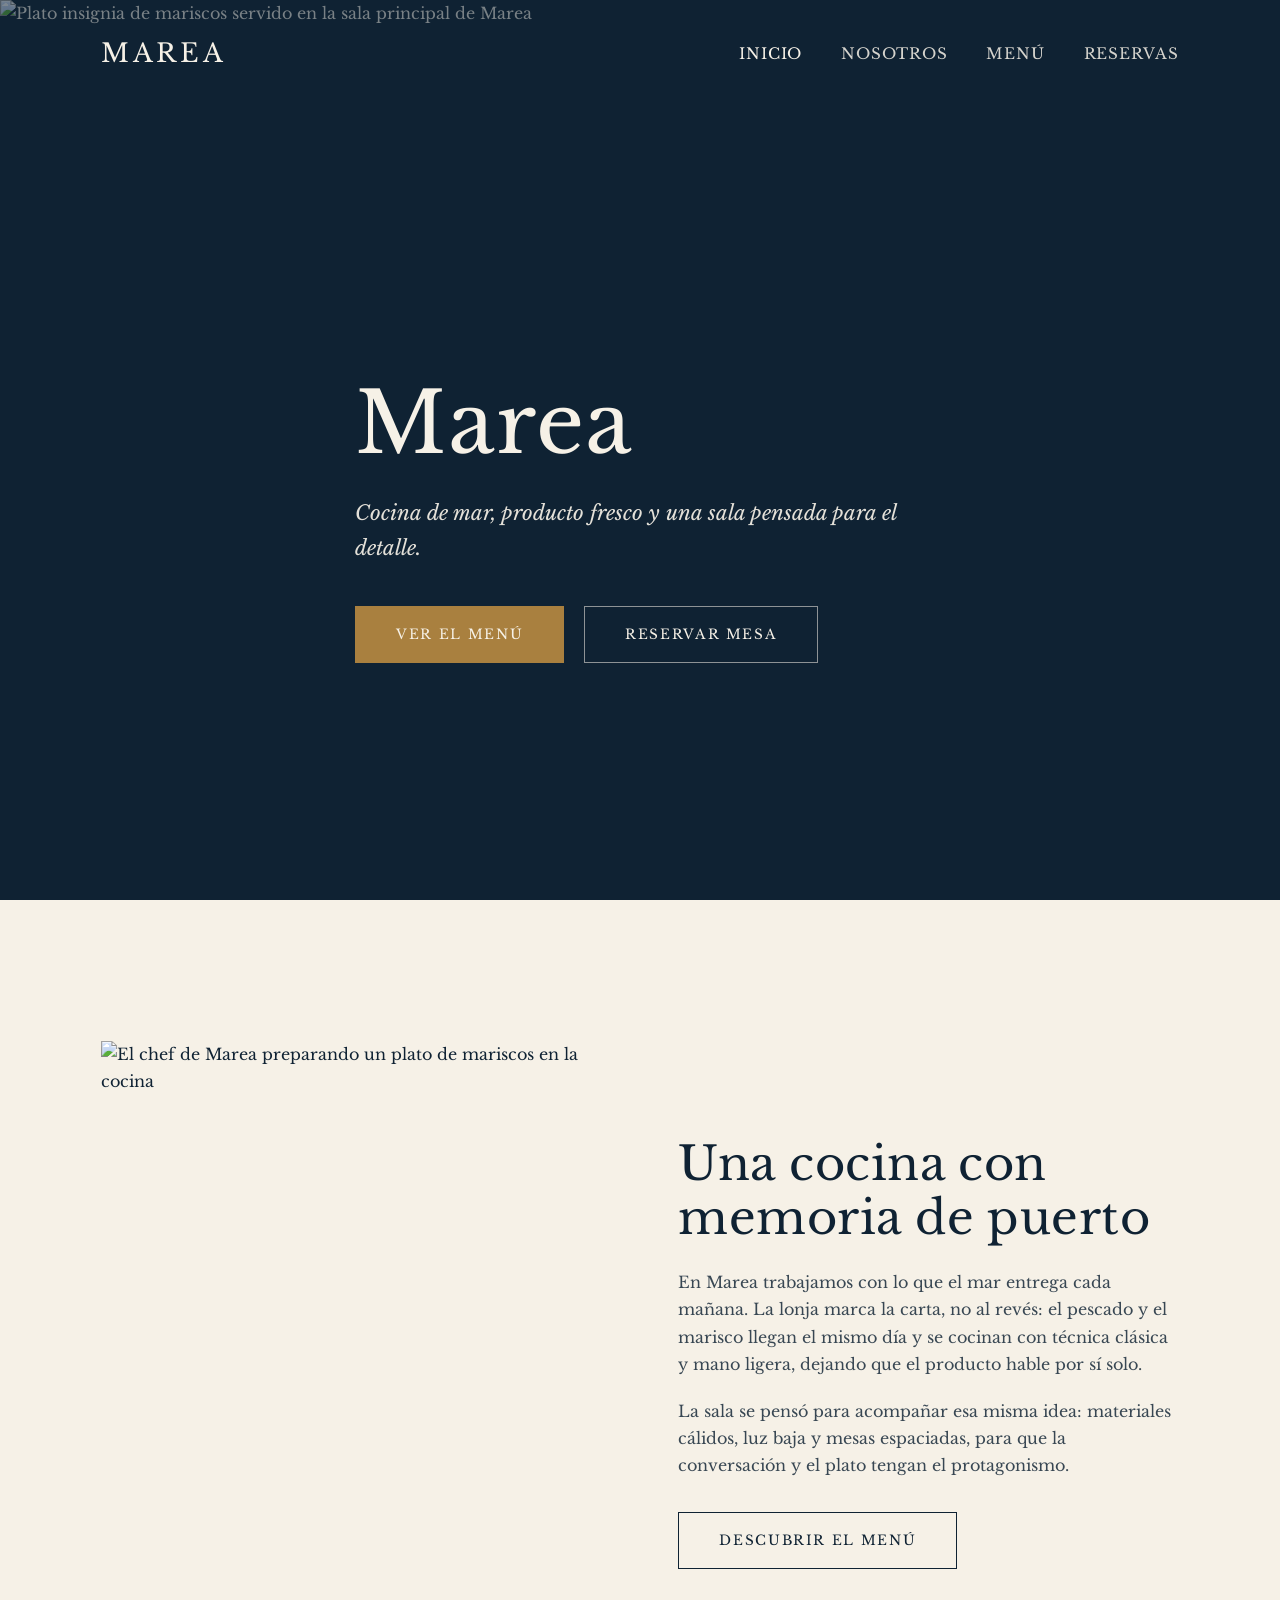
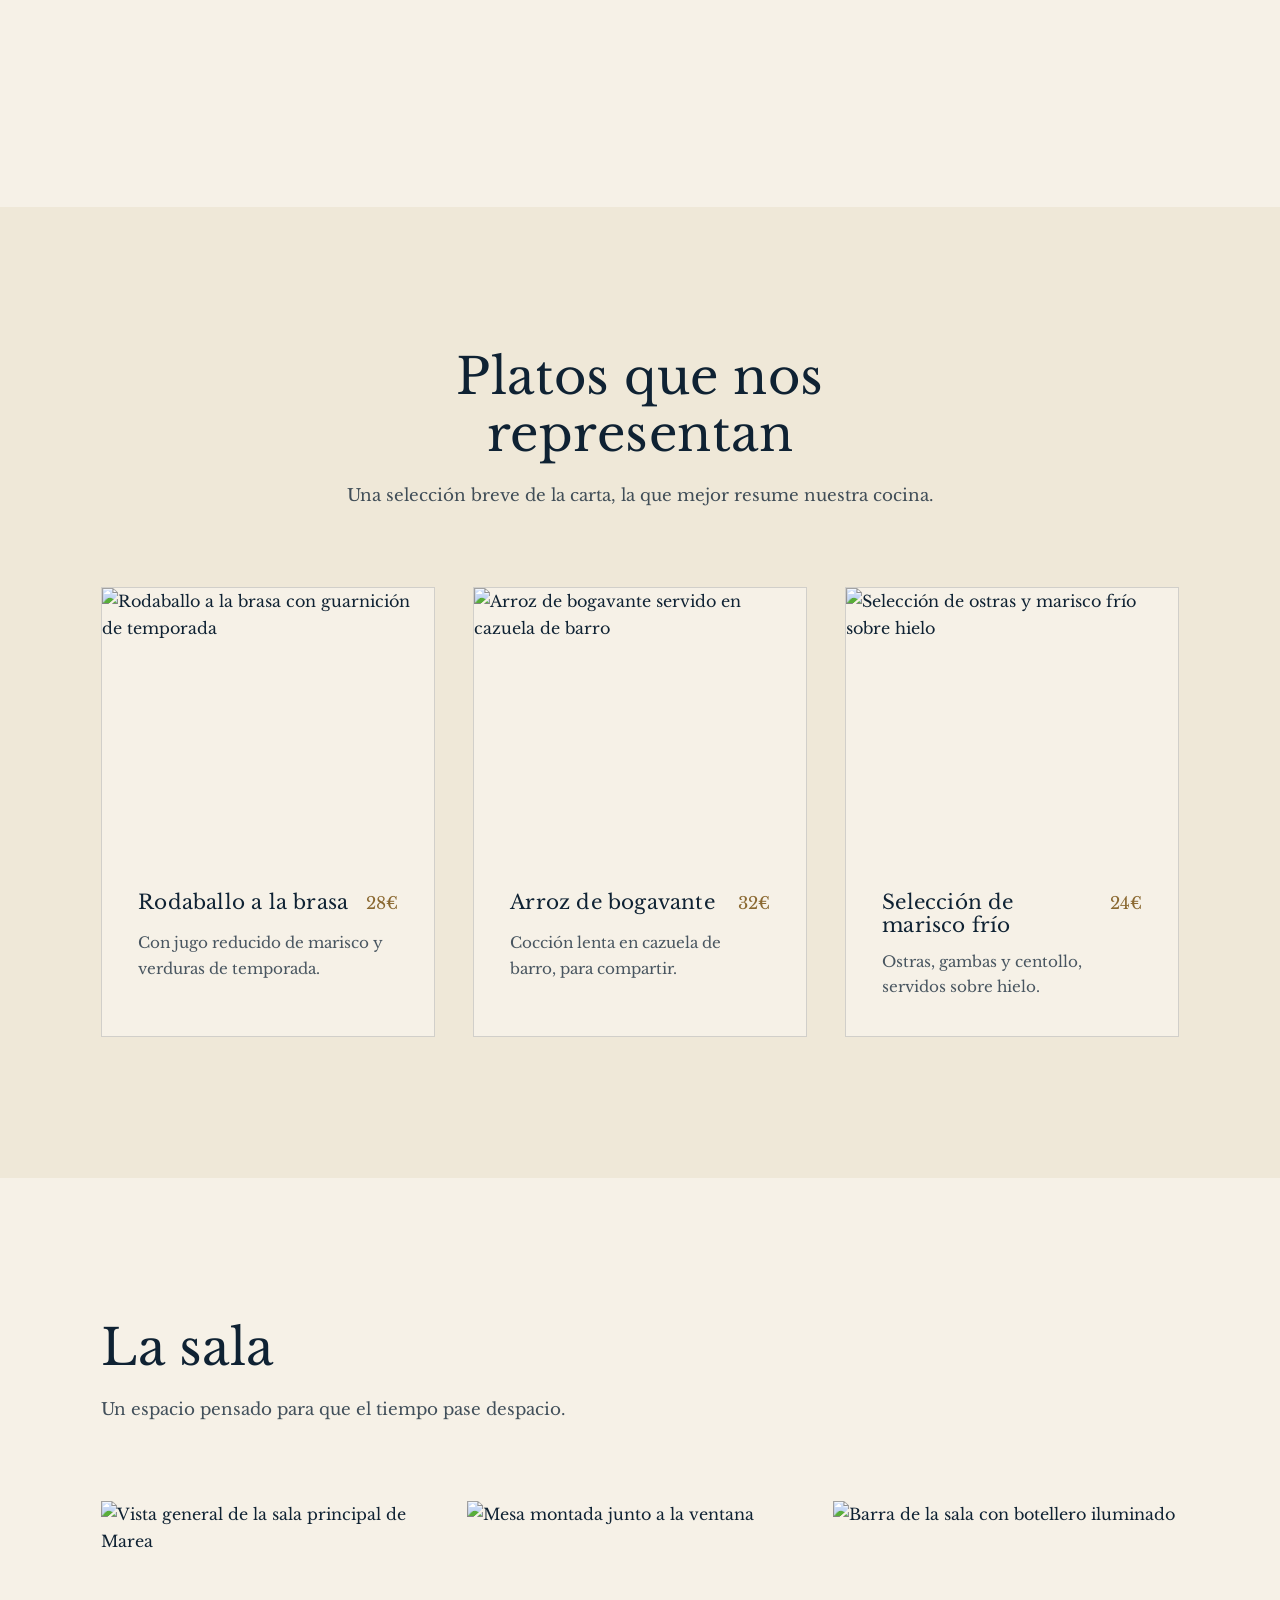
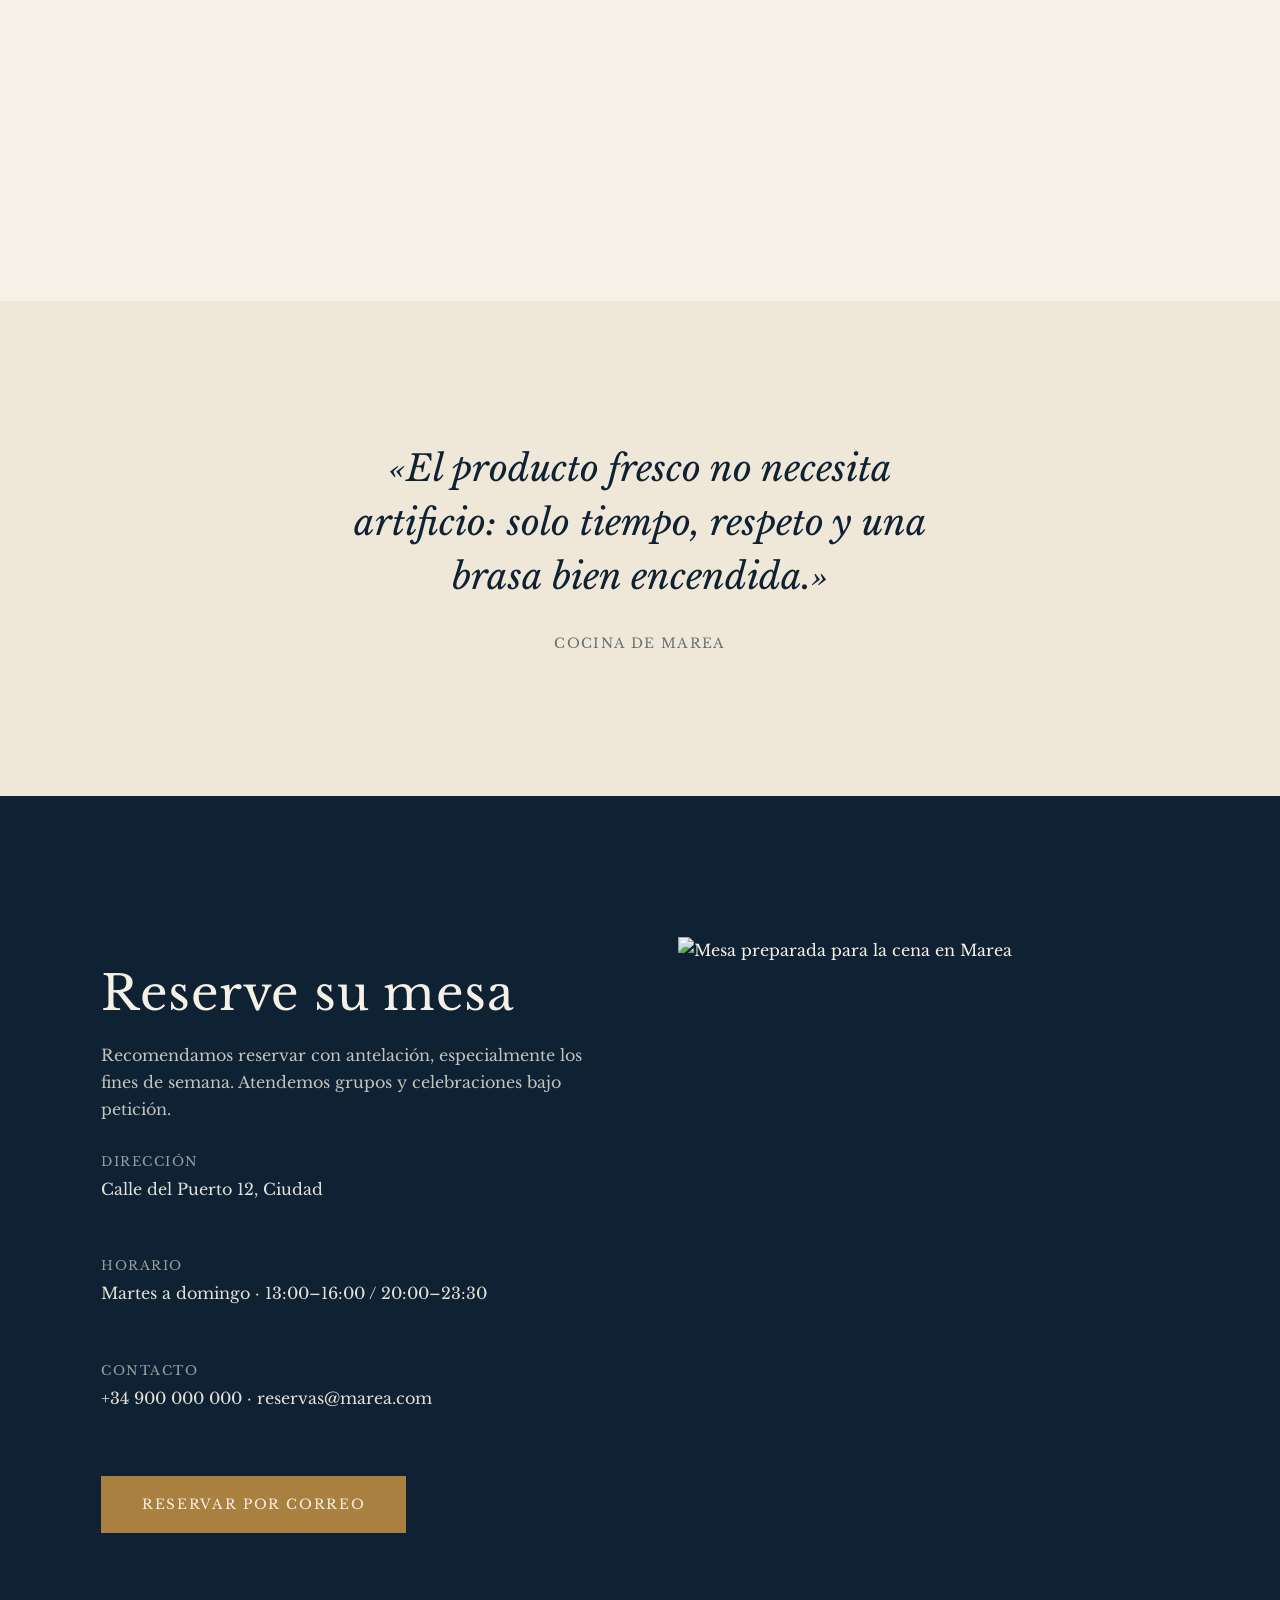
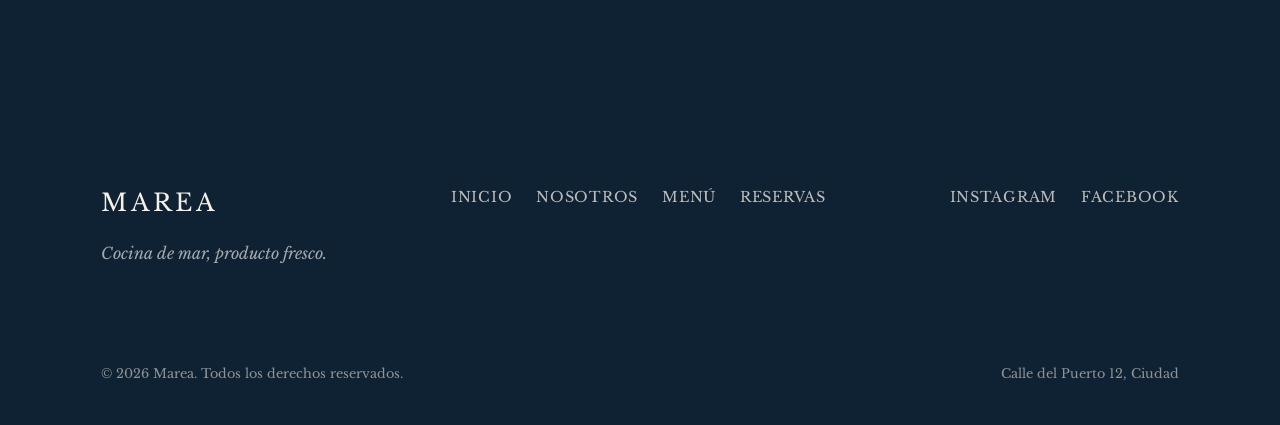
==== index.html @ 4302d96d "Crear sitio web de Marea: home y menú minimalistas Sitio estático de dos páginas para un restaurante" ====
<!DOCTYPE html>
<html lang="es">
<head>
  <meta charset="UTF-8">
  <meta name="viewport" content="width=device-width, initial-scale=1.0">
  <title>Marea — Cocina de Mar</title>
  <meta name="description" content="Marea, restaurante de mariscos. Cocina de mar elaborada con producto fresco y una sala pensada para el detalle.">

  <link rel="preconnect" href="https://fonts.googleapis.com">
  <link rel="preconnect" href="https://fonts.gstatic.com" crossorigin>
  <link href="https://fonts.googleapis.com/css2?family=Libre+Baskerville:ital,wght@0,400;0,700;1,400&display=swap" rel="stylesheet">

  <link rel="stylesheet" href="assets/css/style.css">

  <!-- INSERTAR AQUÍ: favicon del restaurante. Reemplazar el archivo assets/images/favicon.png (formato PNG, 512x512px) sin cambiar esta ruta. -->
  <link rel="icon" href="assets/images/favicon.png" type="image/png">
</head>
<body>

  <header class="site-header" data-header>
    <div class="container site-header__inner">
      <a href="index.html" class="logo">Marea</a>

      <nav class="main-nav" data-nav id="main-nav">
        <ul>
          <li><a href="index.html" class="is-active">Inicio</a></li>
          <li><a href="index.html#nosotros">Nosotros</a></li>
          <li><a href="menu.html">Menú</a></li>
          <li><a href="index.html#reservas">Reservas</a></li>
        </ul>
      </nav>

      <button class="nav-toggle" data-nav-toggle aria-label="Abrir menú de navegación" aria-expanded="false" aria-controls="main-nav">
        <span></span><span></span><span></span>
      </button>
    </div>
  </header>

  <main>

    <!-- HERO -->
    <section class="hero">
      <!-- INSERTAR AQUÍ: imagen principal (hero) del restaurante. Recomendado 1920x1200px o mayor, horizontal,
           un plato insignia o la sala del restaurante bien iluminada. No alterar la clase "hero__image". -->
      <img
        src="assets/images/hero-principal.jpg"
        alt="Plato insignia de mariscos servido en la sala principal de Marea"
        class="hero__image"
      >

      <div class="container hero__content">
        <h1 class="hero__title">Marea</h1>
        <p class="hero__subtitle">Cocina de mar, producto fresco y una sala pensada para el detalle.</p>
        <div class="hero__actions">
          <a href="menu.html" class="btn btn--primary">Ver el menú</a>
          <a href="index.html#reservas" class="btn btn--outline">Reservar mesa</a>
        </div>
      </div>
    </section>

    <!-- NOSOTROS -->
    <section id="nosotros">
      <div class="container about">
        <div class="about__media">
          <!-- INSERTAR AQUÍ: fotografía del chef, la cocina o el equipo en sala. Formato vertical, relación 4:5. -->
          <img
            src="assets/images/nosotros.jpg"
            alt="El chef de Marea preparando un plato de mariscos en la cocina"
          >
        </div>
        <div class="about__body">
          <h2>Una cocina con memoria de puerto</h2>
          <p>
            En Marea trabajamos con lo que el mar entrega cada mañana. La lonja marca la carta,
            no al revés: el pescado y el marisco llegan el mismo día y se cocinan con técnica
            clásica y mano ligera, dejando que el producto hable por sí solo.
          </p>
          <p>
            La sala se pensó para acompañar esa misma idea: materiales cálidos, luz baja y mesas
            espaciadas, para que la conversación y el plato tengan el protagonismo.
          </p>
          <a href="menu.html" class="btn btn--dark">Descubrir el menú</a>
        </div>
      </div>
    </section>

    <!-- PLATOS DESTACADOS -->
    <section class="section--soft">
      <div class="container">
        <div class="section-heading section-heading--center">
          <h2>Platos que nos representan</h2>
          <p>Una selección breve de la carta, la que mejor resume nuestra cocina.</p>
        </div>

        <div class="dishes__grid">
          <article class="card">
            <div class="card__media">
              <!-- INSERTAR AQUÍ: fotografía del plato "Rodaballo a la brasa". Formato horizontal, relación 5:4. -->
              <img src="assets/images/plato-01.jpg" alt="Rodaballo a la brasa con guarnición de temporada">
            </div>
            <div class="card__body">
              <div class="card__row">
                <h3>Rodaballo a la brasa</h3>
                <span class="card__price">28€</span>
              </div>
              <p>Con jugo reducido de marisco y verduras de temporada.</p>
            </div>
          </article>

          <article class="card">
            <div class="card__media">
              <!-- INSERTAR AQUÍ: fotografía del plato "Arroz de bogavante". Formato horizontal, relación 5:4. -->
              <img src="assets/images/plato-02.jpg" alt="Arroz de bogavante servido en cazuela de barro">
            </div>
            <div class="card__body">
              <div class="card__row">
                <h3>Arroz de bogavante</h3>
                <span class="card__price">32€</span>
              </div>
              <p>Cocción lenta en cazuela de barro, para compartir.</p>
            </div>
          </article>

          <article class="card">
            <div class="card__media">
              <!-- INSERTAR AQUÍ: fotografía del plato "Ostras y marisco frío". Formato horizontal, relación 5:4. -->
              <img src="assets/images/plato-03.jpg" alt="Selección de ostras y marisco frío sobre hielo">
            </div>
            <div class="card__body">
              <div class="card__row">
                <h3>Selección de marisco frío</h3>
                <span class="card__price">24€</span>
              </div>
              <p>Ostras, gambas y centollo, servidos sobre hielo.</p>
            </div>
          </article>
        </div>
      </div>
    </section>

    <!-- AMBIENTE / GALERÍA -->
    <section>
      <div class="container">
        <div class="section-heading">
          <h2>La sala</h2>
          <p>Un espacio pensado para que el tiempo pase despacio.</p>
        </div>

        <div class="gallery">
          <div class="gallery__item gallery__item--tall">
            <!-- INSERTAR AQUÍ: fotografía vertical de la sala o barra principal. Relación 3:4. -->
            <img src="assets/images/sala-01.jpg" alt="Vista general de la sala principal de Marea">
          </div>
          <div class="gallery__item gallery__item--wide">
            <!-- INSERTAR AQUÍ: fotografía horizontal de una mesa montada. Relación 4:3. -->
            <img src="assets/images/sala-02.jpg" alt="Mesa montada junto a la ventana">
          </div>
          <div class="gallery__item gallery__item--wide">
            <!-- INSERTAR AQUÍ: fotografía horizontal de la barra o zona de coctelería. Relación 4:3. -->
            <img src="assets/images/sala-03.jpg" alt="Barra de la sala con botellero iluminado">
          </div>
        </div>
      </div>
    </section>

    <!-- CITA -->
    <section class="section--soft">
      <div class="container quote">
        <blockquote>
          «El producto fresco no necesita artificio: solo tiempo, respeto y una brasa bien encendida.»
        </blockquote>
        <cite>Cocina de Marea</cite>
      </div>
    </section>

    <!-- RESERVAS / CONTACTO -->
    <section class="reserve" id="reservas">
      <div class="container reserve__grid">
        <div class="reserve__body">
          <h2>Reserve su mesa</h2>
          <p>
            Recomendamos reservar con antelación, especialmente los fines de semana.
            Atendemos grupos y celebraciones bajo petición.
          </p>

          <div class="reserve__details">
            <div>
              <h4>Dirección</h4>
              <!-- Sustituir por la dirección real del restaurante -->
              <p>Calle del Puerto 12, Ciudad</p>
            </div>
            <div>
              <h4>Horario</h4>
              <p>Martes a domingo · 13:00–16:00 / 20:00–23:30</p>
            </div>
            <div>
              <h4>Contacto</h4>
              <!-- Sustituir por el teléfono y correo reales -->
              <p>+34 900 000 000 · reservas@marea.com</p>
            </div>
          </div>

          <a href="mailto:reservas@marea.com" class="btn btn--primary" style="margin-top: 2rem;">Reservar por correo</a>
        </div>

        <div class="reserve__media">
          <!-- INSERTAR AQUÍ: fotografía vertical de una mesa preparada para la cena. Relación 4:5. -->
          <img src="assets/images/reservas.jpg" alt="Mesa preparada para la cena en Marea">
        </div>
      </div>
    </section>

  </main>

  <footer class="site-footer">
    <div class="container">
      <div class="site-footer__top">
        <div>
          <div class="site-footer__logo">Marea</div>
          <p class="site-footer__tagline">Cocina de mar, producto fresco.</p>
        </div>

        <nav class="site-footer__nav">
          <ul>
            <li><a href="index.html">Inicio</a></li>
            <li><a href="index.html#nosotros">Nosotros</a></li>
            <li><a href="menu.html">Menú</a></li>
            <li><a href="index.html#reservas">Reservas</a></li>
          </ul>
        </nav>

        <nav class="site-footer__social">
          <ul>
            <!-- Sustituir por los enlaces reales a redes sociales -->
            <li><a href="#" target="_blank" rel="noopener">Instagram</a></li>
            <li><a href="#" target="_blank" rel="noopener">Facebook</a></li>
          </ul>
        </nav>
      </div>

      <div class="site-footer__bottom">
        <span>© 2026 Marea. Todos los derechos reservados.</span>
        <span>Calle del Puerto 12, Ciudad</span>
      </div>
    </div>
  </footer>

  <script src="assets/js/main.js"></script>
</body>
</html>
---- assets/css/style.css ----
/* ==========================================================================
   MAREA — Restaurante de mariscos
   Sistema de diseño: minimalista, jerarquía tipográfica y espacio en blanco.
   Regla estructural: no se usan bordes salvo en botones (.btn) y tarjetas (.card).
   Tipografía: Libre Baskerville (revival de la fuente inglesa de John Baskerville).
   ========================================================================== */

:root {
  /* Paleta de 3 colores */
  --color-ink: #0f2233;        /* azul marino profundo — texto principal / fondos oscuros */
  --color-ivory: #f6f1e7;      /* marfil cálido — fondo principal */
  --color-brass: #a9803f;      /* latón / dorado envejecido — acentos */

  --color-ink-rgb: 15, 34, 51;
  --color-brass-rgb: 169, 128, 63;

  --color-ivory-soft: #efe8d8; /* variación tenue del marfil para separar secciones */
  --color-brass-deep: #8a6830; /* dorado en estado hover/activo */

  --font-display: 'Libre Baskerville', 'Georgia', serif;

  --container-width: 1180px;
  --gutter: clamp(1.5rem, 4vw, 4rem);

  --ease: cubic-bezier(0.4, 0, 0.2, 1);
}

/* ---------- Reset ---------- */
*,
*::before,
*::after {
  box-sizing: border-box;
}

html {
  scroll-behavior: smooth;
}

body,
h1, h2, h3, h4,
p, figure, blockquote {
  margin: 0;
}

ul {
  list-style: none;
  margin: 0;
  padding: 0;
}

a {
  color: inherit;
  text-decoration: none;
}

img {
  display: block;
  max-width: 100%;
  height: auto;
}

button {
  font: inherit;
  color: inherit;
  background: none;
  border: none;
  cursor: pointer;
  padding: 0;
}

/* ---------- Base ---------- */
body {
  font-family: var(--font-display);
  background-color: var(--color-ivory);
  color: var(--color-ink);
  font-weight: 400;
  line-height: 1.7;
  -webkit-font-smoothing: antialiased;
}

.container {
  width: 100%;
  max-width: var(--container-width);
  margin-inline: auto;
  padding-inline: var(--gutter);
}

/* Utilidad de entrecomillado / kicker eliminada a propósito: el sitio
   no usa etiquetas de sección ni indicadores genéricos. La jerarquía
   se resuelve con tamaño, peso e interlineado tipográfico. */

h1, h2, h3, h4 {
  font-family: var(--font-display);
  font-weight: 400;
  letter-spacing: 0.01em;
  line-height: 1.15;
}

.eyebrow-none { display: none; } /* reservado, no se usa: sin etiquetas de sección */

/* ---------- Encabezado / navegación ---------- */
.site-header {
  position: fixed;
  inset-inline: 0;
  top: 0;
  z-index: 100;
  padding-block: clamp(1.25rem, 3vw, 2rem);
  transition: padding var(--ease) 0.35s, background-color var(--ease) 0.35s;
}

.site-header__inner {
  display: flex;
  align-items: center;
  justify-content: space-between;
}

.site-header.is-scrolled {
  padding-block: 1rem;
  background-color: rgba(var(--color-ink-rgb), 0.92);
  backdrop-filter: blur(6px);
}

.logo {
  font-size: clamp(1.35rem, 2vw, 1.6rem);
  letter-spacing: 0.14em;
  text-transform: uppercase;
  color: inherit;
}

.main-nav ul {
  display: flex;
  align-items: center;
  gap: clamp(1.75rem, 3vw, 3rem);
}

.main-nav a {
  font-size: 0.95rem;
  letter-spacing: 0.06em;
  text-transform: uppercase;
  opacity: 0.86;
  transition: opacity var(--ease) 0.25s;
}

.main-nav a:hover,
.main-nav a.is-active {
  opacity: 1;
}

.nav-toggle {
  display: none;
  flex-direction: column;
  justify-content: space-between;
  width: 26px;
  height: 18px;
}

.nav-toggle span {
  display: block;
  height: 1px;
  width: 100%;
  background-color: currentColor;
}

/* Encabezado y navegación sobre fondo oscuro (hero) por defecto */
.site-header,
.site-header .logo,
.site-header .main-nav a,
.site-header .nav-toggle {
  color: var(--color-ivory);
}

/* Variante para páginas / estados con fondo claro bajo el encabezado */
.site-header.on-light .logo,
.site-header.on-light .main-nav a,
.site-header.on-light .nav-toggle {
  color: var(--color-ink);
}

/* ---------- Botones ---------- */
.btn {
  display: inline-block;
  padding: 1rem 2.5rem;
  font-size: 0.85rem;
  letter-spacing: 0.12em;
  text-transform: uppercase;
  border: 1px solid currentColor;
  transition: background-color var(--ease) 0.3s, color var(--ease) 0.3s, border-color var(--ease) 0.3s;
}

.btn--primary {
  color: var(--color-ivory);
  border-color: var(--color-brass);
  background-color: var(--color-brass);
}

.btn--primary:hover {
  background-color: transparent;
  color: var(--color-brass);
}

.btn--outline {
  color: var(--color-ivory);
  border-color: rgba(246, 241, 231, 0.55);
  background-color: transparent;
}

.btn--outline:hover {
  border-color: var(--color-ivory);
  background-color: var(--color-ivory);
  color: var(--color-ink);
}

.btn--dark {
  color: var(--color-ink);
  border-color: var(--color-ink);
  background-color: transparent;
}

.btn--dark:hover {
  background-color: var(--color-ink);
  color: var(--color-ivory);
}

/* ---------- Hero ---------- */
.hero {
  position: relative;
  min-height: 100svh;
  display: flex;
  align-items: flex-end;
  overflow: hidden;
  color: var(--color-ivory);
  background-color: var(--color-ink);
}

.hero__image {
  position: absolute;
  inset: 0;
  width: 100%;
  height: 100%;
  object-fit: cover;
  object-position: center;
}

.hero::after {
  content: "";
  position: absolute;
  inset: 0;
  background: linear-gradient(
    180deg,
    rgba(var(--color-ink-rgb), 0.55) 0%,
    rgba(var(--color-ink-rgb), 0.35) 45%,
    rgba(var(--color-ink-rgb), 0.85) 100%
  );
}

.hero__content {
  position: relative;
  z-index: 1;
  padding-block: clamp(3rem, 8vw, 6rem);
  max-width: 42rem;
}

.hero__title {
  font-size: clamp(2.75rem, 7vw, 5.25rem);
  margin-bottom: 1.5rem;
}

.hero__subtitle {
  font-size: clamp(1.05rem, 1.6vw, 1.3rem);
  font-style: italic;
  font-weight: 400;
  opacity: 0.92;
  max-width: 34rem;
  margin-bottom: 2.5rem;
}

.hero__actions {
  display: flex;
  flex-wrap: wrap;
  gap: 1.25rem;
}

/* Hero reducido, usado en la página de Menú */
.hero--compact {
  min-height: 62vh;
  align-items: center;
}

.hero--compact .hero__content {
  text-align: center;
  max-width: 46rem;
  margin-inline: auto;
}

/* ---------- Secciones genéricas ---------- */
section {
  padding-block: clamp(5rem, 11vw, 9rem);
}

.section--soft {
  background-color: var(--color-ivory-soft);
}

.section-heading {
  max-width: 42rem;
  margin-bottom: clamp(3rem, 6vw, 5rem);
}

.section-heading--center {
  margin-inline: auto;
  text-align: center;
}

.section-heading h2 {
  font-size: clamp(2.1rem, 4vw, 3.1rem);
  margin-bottom: 1.25rem;
}

.section-heading p {
  font-size: 1.05rem;
  opacity: 0.78;
}

/* ---------- Nosotros / historia (imagen + texto) ---------- */
.about {
  display: grid;
  grid-template-columns: 1fr;
  gap: clamp(2.5rem, 6vw, 5rem);
  align-items: center;
}

.about__media img {
  width: 100%;
  aspect-ratio: 4 / 5;
  object-fit: cover;
}

.about__body h2 {
  font-size: clamp(2rem, 4vw, 2.9rem);
  margin-bottom: 1.5rem;
}

.about__body p {
  opacity: 0.82;
  max-width: 34rem;
  margin-bottom: 1.25rem;
}

.about__body p:last-of-type {
  margin-bottom: 2rem;
}

/* ---------- Tarjetas (única excepción de borde junto con .btn) ---------- */
.dishes__grid {
  display: grid;
  grid-template-columns: 1fr;
  gap: clamp(1.75rem, 3vw, 2.5rem);
}

.card {
  border: 1px solid rgba(var(--color-ink-rgb), 0.16);
  background-color: var(--color-ivory);
  display: flex;
  flex-direction: column;
}

.card__media img {
  width: 100%;
  aspect-ratio: 5 / 4;
  object-fit: cover;
}

.card__body {
  padding: clamp(1.5rem, 3vw, 2.25rem);
  display: flex;
  flex-direction: column;
  flex-grow: 1;
}

.card__row {
  display: flex;
  justify-content: space-between;
  align-items: baseline;
  gap: 1rem;
  margin-bottom: 0.75rem;
}

.card__row h3 {
  font-size: 1.25rem;
}

.card__price {
  font-size: 1.05rem;
  color: var(--color-brass-deep);
  white-space: nowrap;
}

.card__body p {
  opacity: 0.75;
  font-size: 0.95rem;
}

/* ---------- Galería / ambiente ---------- */
.gallery {
  display: grid;
  grid-template-columns: 1fr;
  gap: clamp(0.75rem, 2vw, 1.25rem);
}

.gallery__item img {
  width: 100%;
  height: 100%;
  object-fit: cover;
}

.gallery__item--tall,
.gallery__item--wide {
  aspect-ratio: 4 / 3;
}

/* ---------- Cita ---------- */
.quote {
  text-align: center;
  max-width: 46rem;
  margin-inline: auto;
}

.quote blockquote {
  font-size: clamp(1.5rem, 3vw, 2.25rem);
  font-style: italic;
  line-height: 1.5;
  margin-bottom: 1.75rem;
}

.quote cite {
  display: block;
  font-style: normal;
  font-size: 0.85rem;
  letter-spacing: 0.1em;
  text-transform: uppercase;
  opacity: 0.6;
}

/* ---------- Reservas / contacto ---------- */
.reserve {
  background-color: var(--color-ink);
  color: var(--color-ivory);
}

.reserve__grid {
  display: grid;
  grid-template-columns: 1fr;
  gap: clamp(2.5rem, 6vw, 5rem);
  align-items: center;
}

.reserve__body h2 {
  font-size: clamp(2.1rem, 4vw, 3rem);
  margin-bottom: 1.25rem;
}

.reserve__body p {
  opacity: 0.78;
  max-width: 32rem;
  margin-bottom: 2rem;
}

.reserve__details {
  display: flex;
  flex-direction: column;
  gap: 1.5rem;
}

.reserve__details h4 {
  font-size: 0.8rem;
  letter-spacing: 0.12em;
  text-transform: uppercase;
  opacity: 0.6;
  margin-bottom: 0.4rem;
}

.reserve__details p {
  opacity: 0.92;
}

.reserve__media img {
  width: 100%;
  aspect-ratio: 4 / 5;
  object-fit: cover;
}

/* ---------- Menú (listado de platos) ---------- */
.menu-category {
  max-width: 46rem;
  margin-inline: auto;
  margin-bottom: clamp(3.5rem, 8vw, 6rem);
}

.menu-category:last-child {
  margin-bottom: 0;
}

.menu-category__title {
  font-size: clamp(1.6rem, 3vw, 2.1rem);
  text-align: center;
  margin-bottom: clamp(2rem, 4vw, 3rem);
}

.menu-item {
  display: flex;
  justify-content: space-between;
  align-items: baseline;
  gap: 1.5rem;
  padding-block: 1.1rem;
}

.menu-item + .menu-item {
  margin-top: 0.15rem;
}

.menu-item__name {
  font-size: 1.15rem;
}

.menu-item__desc {
  display: block;
  font-size: 0.9rem;
  font-style: italic;
  opacity: 0.62;
  margin-top: 0.35rem;
  max-width: 30rem;
}

.menu-item__price {
  font-size: 1.05rem;
  color: var(--color-brass-deep);
  white-space: nowrap;
}

.menu-note {
  text-align: center;
  max-width: 34rem;
  margin: clamp(3rem, 6vw, 4.5rem) auto 0;
  font-size: 0.9rem;
  font-style: italic;
  opacity: 0.6;
}

/* ---------- Pie de página ---------- */
.site-footer {
  background-color: var(--color-ink);
  color: var(--color-ivory);
  padding-block: clamp(3.5rem, 7vw, 5rem) clamp(2rem, 4vw, 2.5rem);
}

.site-footer__top {
  display: flex;
  flex-direction: column;
  gap: clamp(2rem, 4vw, 3rem);
  padding-bottom: clamp(2.5rem, 5vw, 3.5rem);
}

.site-footer__logo {
  font-size: 1.5rem;
  letter-spacing: 0.14em;
  text-transform: uppercase;
  margin-bottom: 1rem;
}

.site-footer__tagline {
  opacity: 0.65;
  max-width: 26rem;
  font-style: italic;
}

.site-footer__nav ul,
.site-footer__social ul {
  display: flex;
  flex-wrap: wrap;
  gap: 1.5rem;
}

.site-footer__nav a,
.site-footer__social a {
  font-size: 0.9rem;
  letter-spacing: 0.05em;
  text-transform: uppercase;
  opacity: 0.75;
  transition: opacity var(--ease) 0.25s;
}

.site-footer__nav a:hover,
.site-footer__social a:hover {
  opacity: 1;
}

.site-footer__bottom {
  display: flex;
  flex-direction: column;
  gap: 0.75rem;
  padding-top: clamp(2rem, 4vw, 2.5rem);
  font-size: 0.8rem;
  opacity: 0.55;
}

/* ---------- Responsive ---------- */
@media (min-width: 640px) {
  .dishes__grid {
    grid-template-columns: repeat(2, 1fr);
  }

  .gallery {
    grid-template-columns: repeat(2, 1fr);
  }

  .site-footer__top {
    flex-direction: row;
    justify-content: space-between;
    align-items: flex-start;
  }

  .site-footer__bottom {
    flex-direction: row;
    justify-content: space-between;
  }
}

@media (min-width: 860px) {
  .about {
    grid-template-columns: 1fr 1fr;
  }

  .about__media--right {
    order: 2;
  }

  .reserve__grid {
    grid-template-columns: 1fr 1fr;
  }
}

@media (min-width: 900px) {
  .dishes__grid {
    grid-template-columns: repeat(3, 1fr);
  }

  .gallery {
    grid-template-columns: repeat(3, 1fr);
  }
}

@media (max-width: 859px) {
  .main-nav {
    position: fixed;
    inset: 0;
    z-index: 90;
    display: flex;
    align-items: center;
    justify-content: center;
    background-color: var(--color-ink);
    opacity: 0;
    visibility: hidden;
    transform: translateY(-8px);
    transition: opacity var(--ease) 0.35s, visibility var(--ease) 0.35s, transform var(--ease) 0.35s;
  }

  .main-nav.is-open {
    opacity: 1;
    visibility: visible;
    transform: translateY(0);
  }

  .main-nav ul {
    flex-direction: column;
    gap: 2.25rem;
    text-align: center;
  }

  .main-nav a {
    color: var(--color-ivory);
    font-size: 1.4rem;
  }

  .nav-toggle {
    display: flex;
  }
}

@media (max-width: 639px) {
  .menu-item {
    flex-direction: column;
    align-items: flex-start;
    gap: 0.25rem;
  }
}
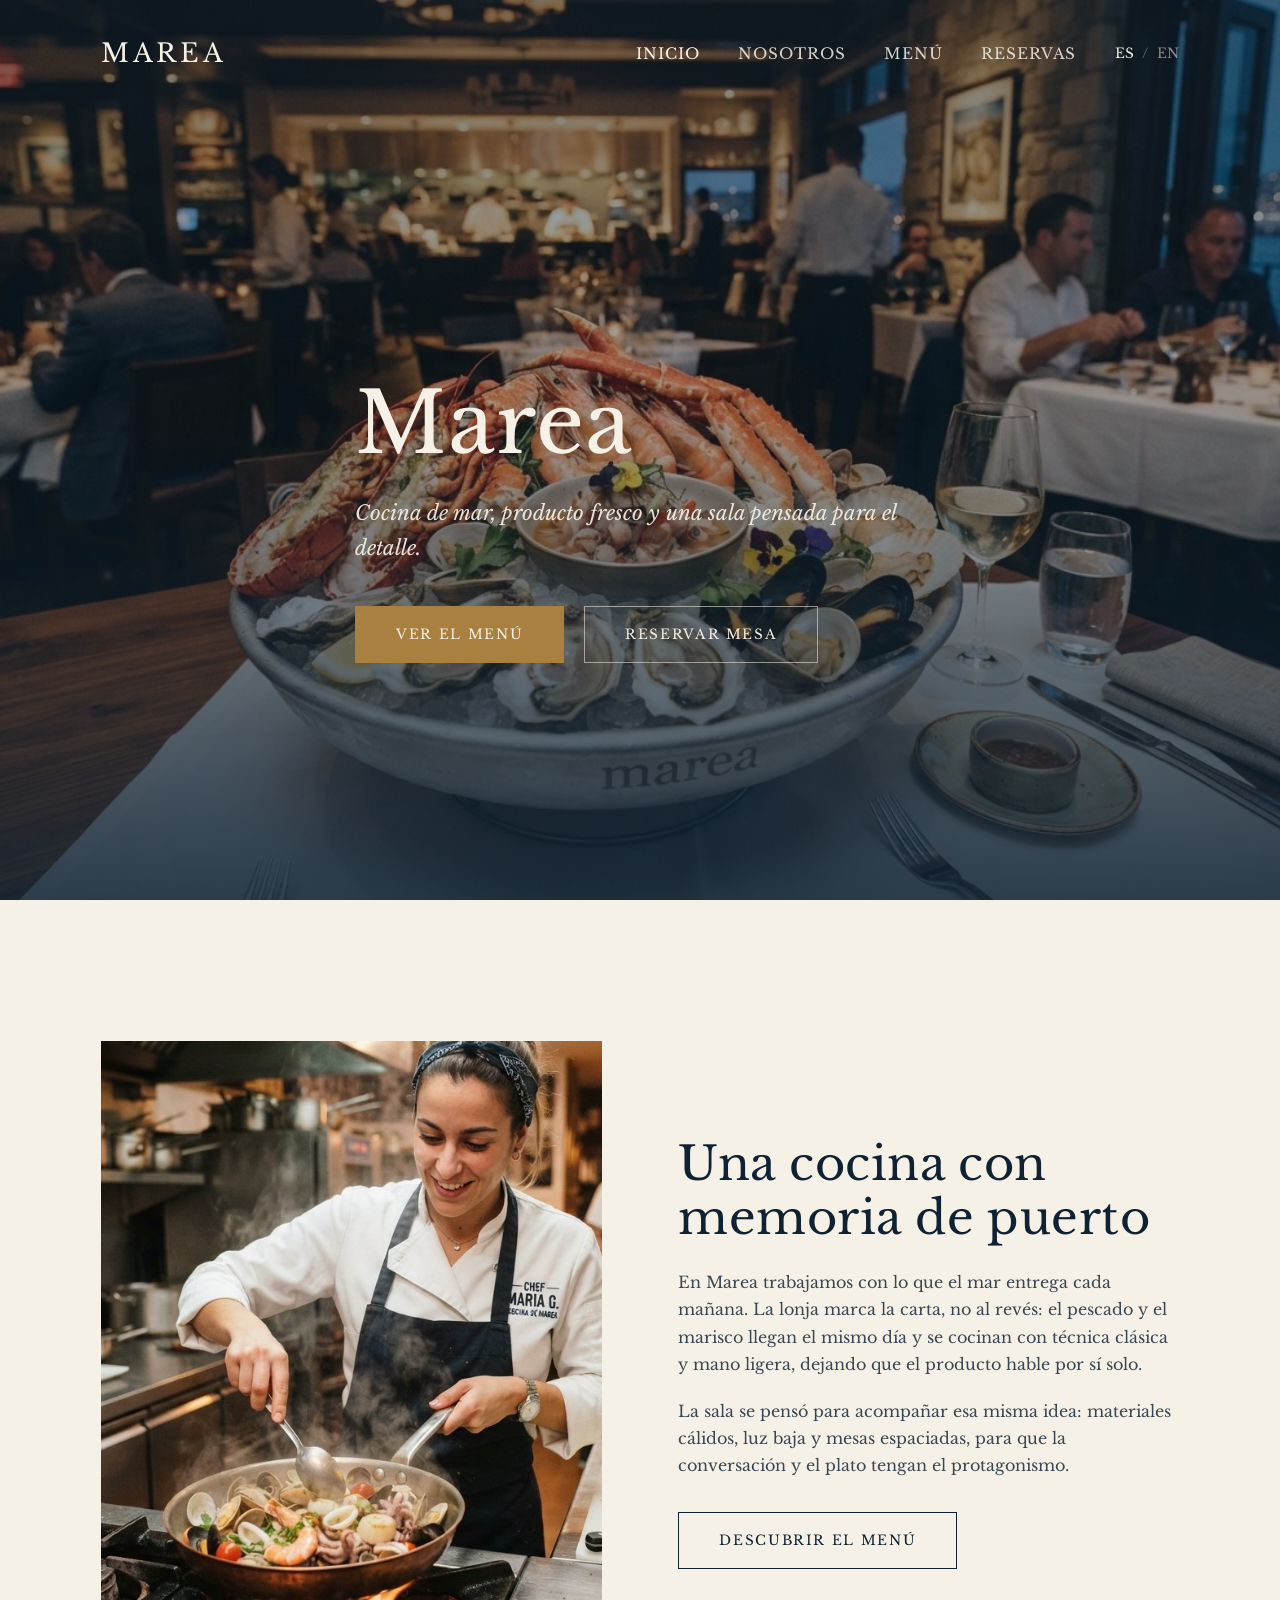
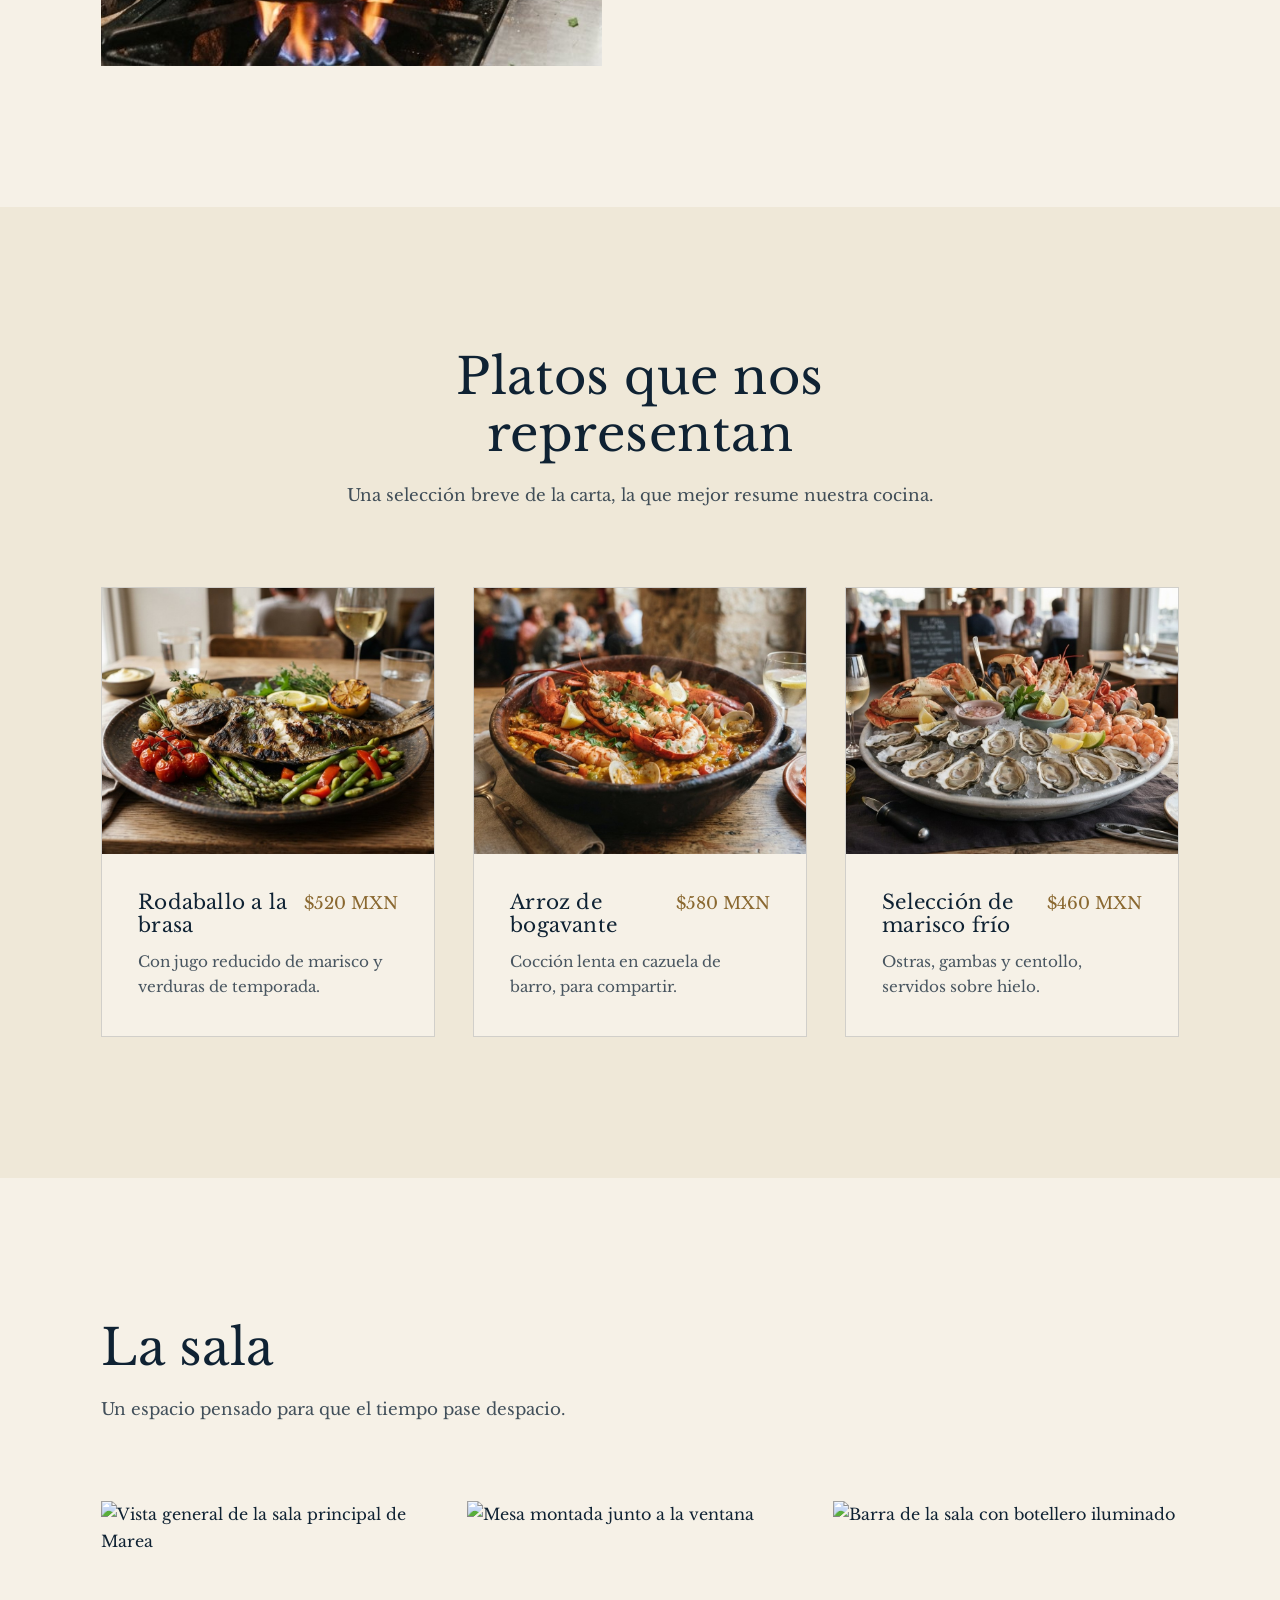
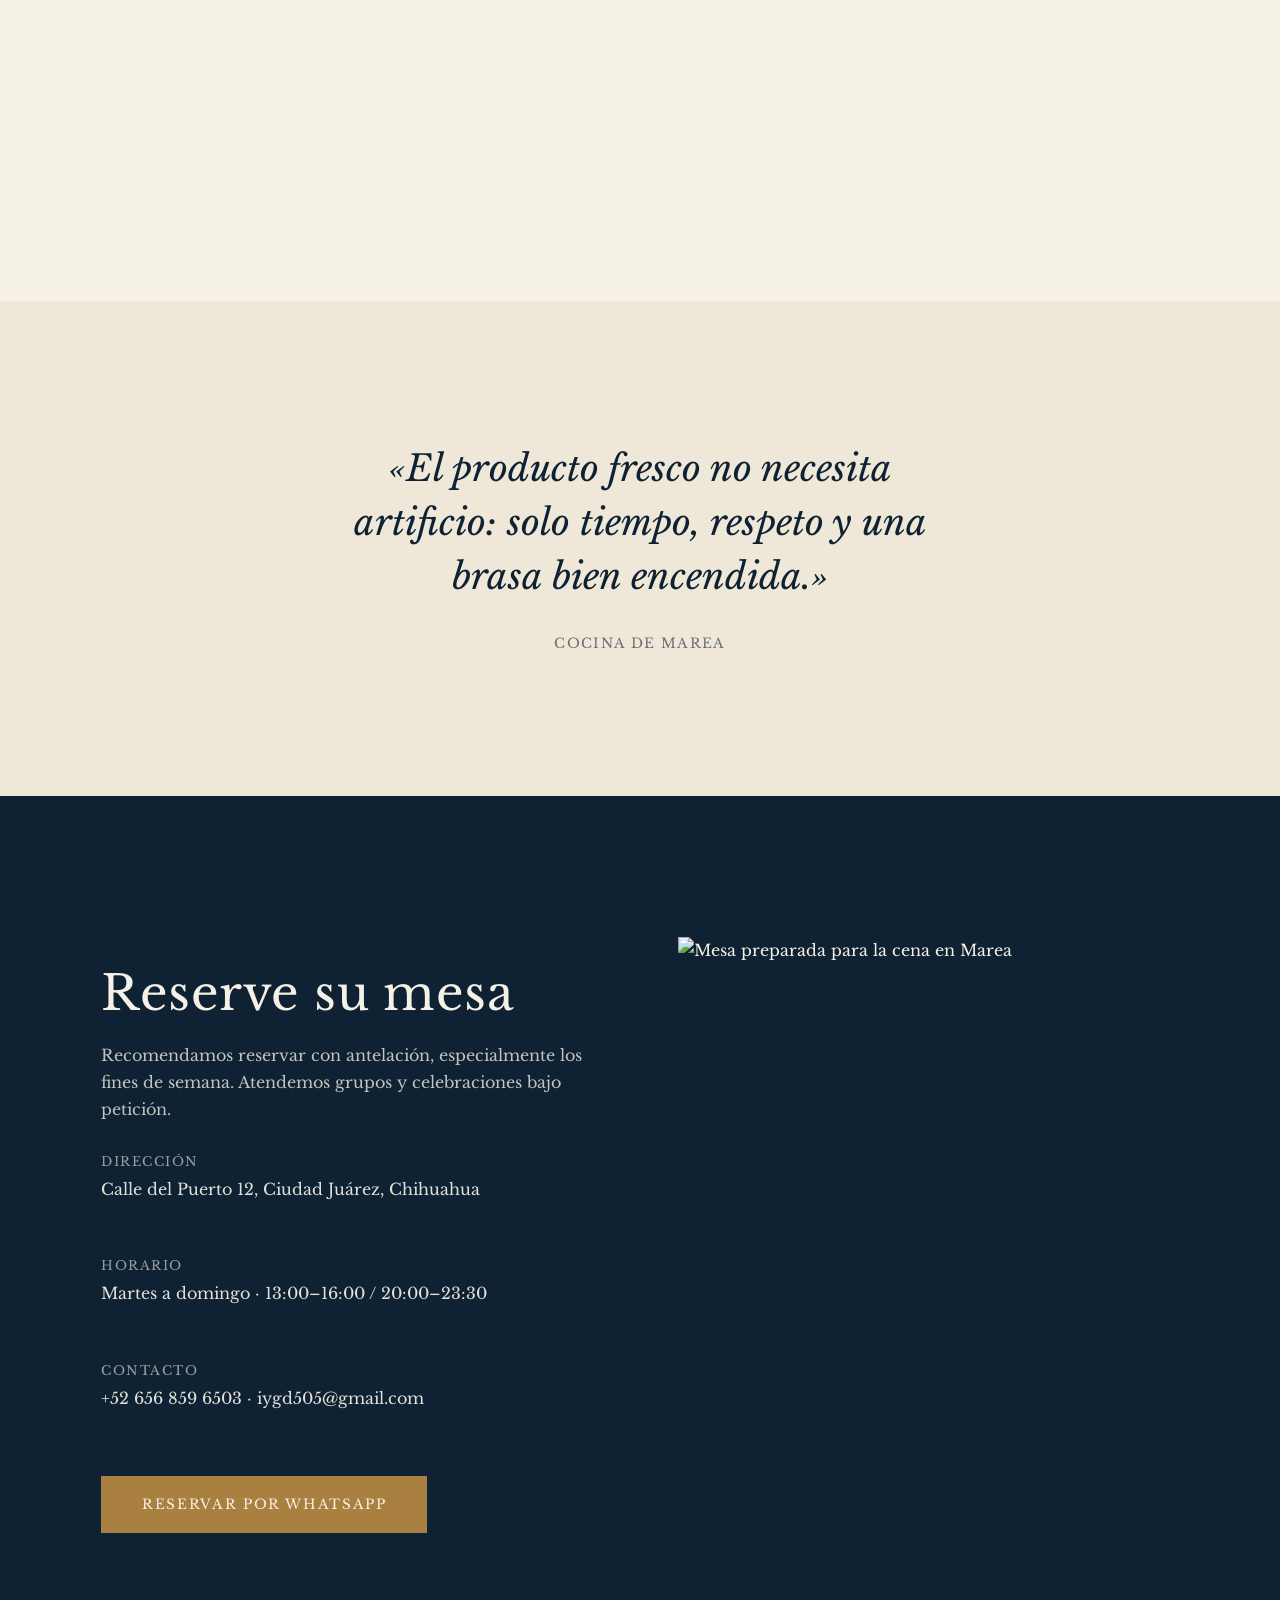
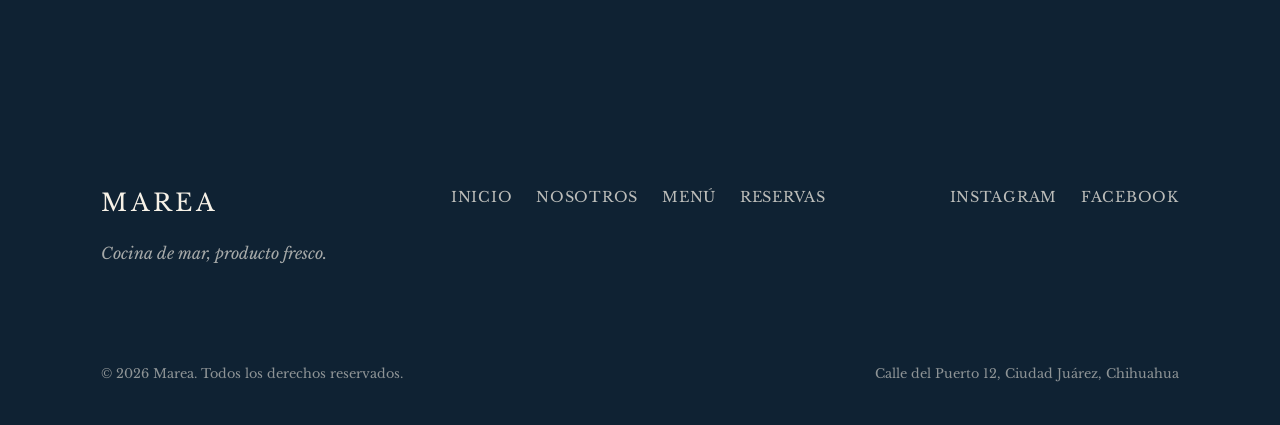
==== commit 441b0997: "Agregar selector de idioma/moneda, WhatsApp y fotografías reales - Selector ES/EN en el encabezado q" ====
--- a/index.html
+++ b/index.html
@@ -21,18 +21,26 @@
     <div class="container site-header__inner">
       <a href="index.html" class="logo">Marea</a>
 
-      <nav class="main-nav" data-nav id="main-nav">
-        <ul>
-          <li><a href="index.html" class="is-active">Inicio</a></li>
-          <li><a href="index.html#nosotros">Nosotros</a></li>
-          <li><a href="menu.html">Menú</a></li>
-          <li><a href="index.html#reservas">Reservas</a></li>
-        </ul>
-      </nav>
-
-      <button class="nav-toggle" data-nav-toggle aria-label="Abrir menú de navegación" aria-expanded="false" aria-controls="main-nav">
-        <span></span><span></span><span></span>
-      </button>
+      <div class="site-header__right">
+        <nav class="main-nav" data-nav id="main-nav">
+          <ul>
+            <li><a href="index.html" class="is-active" data-i18n="nav_inicio">Inicio</a></li>
+            <li><a href="index.html#nosotros" data-i18n="nav_nosotros">Nosotros</a></li>
+            <li><a href="menu.html" data-i18n="nav_menu">Menú</a></li>
+            <li><a href="index.html#reservas" data-i18n="nav_reservas">Reservas</a></li>
+          </ul>
+        </nav>
+
+        <div class="lang-switch" data-lang-switch aria-label="Seleccionar idioma / moneda">
+          <button type="button" class="lang-switch__btn is-active" data-lang-btn="es">ES</button>
+          <span class="lang-switch__divider">/</span>
+          <button type="button" class="lang-switch__btn" data-lang-btn="en">EN</button>
+        </div>
+
+        <button class="nav-toggle" data-nav-toggle aria-label="Abrir menú de navegación" aria-expanded="false" aria-controls="main-nav">
+          <span></span><span></span><span></span>
+        </button>
+      </div>
     </div>
   </header>
 
@@ -40,20 +48,18 @@
 
     <!-- HERO -->
     <section class="hero">
-      <!-- INSERTAR AQUÍ: imagen principal (hero) del restaurante. Recomendado 1920x1200px o mayor, horizontal,
-           un plato insignia o la sala del restaurante bien iluminada. No alterar la clase "hero__image". -->
       <img
         src="assets/images/hero-principal.jpg"
-        alt="Plato insignia de mariscos servido en la sala principal de Marea"
+        alt="Torre de mariscos servida en la sala principal de Marea"
         class="hero__image"
       >
 
       <div class="container hero__content">
         <h1 class="hero__title">Marea</h1>
-        <p class="hero__subtitle">Cocina de mar, producto fresco y una sala pensada para el detalle.</p>
+        <p class="hero__subtitle" data-i18n="hero_subtitle">Cocina de mar, producto fresco y una sala pensada para el detalle.</p>
         <div class="hero__actions">
-          <a href="menu.html" class="btn btn--primary">Ver el menú</a>
-          <a href="index.html#reservas" class="btn btn--outline">Reservar mesa</a>
+          <a href="menu.html" class="btn btn--primary" data-i18n="hero_cta_menu">Ver el menú</a>
+          <a href="#" class="btn btn--outline" data-whatsapp-cta data-i18n="hero_cta_reserve">Reservar mesa</a>
         </div>
       </div>
     </section>
@@ -62,24 +68,23 @@
     <section id="nosotros">
       <div class="container about">
         <div class="about__media">
-          <!-- INSERTAR AQUÍ: fotografía del chef, la cocina o el equipo en sala. Formato vertical, relación 4:5. -->
           <img
             src="assets/images/nosotros.jpg"
-            alt="El chef de Marea preparando un plato de mariscos en la cocina"
+            alt="La chef de Marea preparando un guiso de mariscos en la cocina"
           >
         </div>
         <div class="about__body">
-          <h2>Una cocina con memoria de puerto</h2>
-          <p>
+          <h2 data-i18n="about_title">Una cocina con memoria de puerto</h2>
+          <p data-i18n="about_p1">
             En Marea trabajamos con lo que el mar entrega cada mañana. La lonja marca la carta,
             no al revés: el pescado y el marisco llegan el mismo día y se cocinan con técnica
             clásica y mano ligera, dejando que el producto hable por sí solo.
           </p>
-          <p>
+          <p data-i18n="about_p2">
             La sala se pensó para acompañar esa misma idea: materiales cálidos, luz baja y mesas
             espaciadas, para que la conversación y el plato tengan el protagonismo.
           </p>
-          <a href="menu.html" class="btn btn--dark">Descubrir el menú</a>
+          <a href="menu.html" class="btn btn--dark" data-i18n="about_cta">Descubrir el menú</a>
         </div>
       </div>
     </section>
@@ -88,50 +93,47 @@
     <section class="section--soft">
       <div class="container">
         <div class="section-heading section-heading--center">
-          <h2>Platos que nos representan</h2>
-          <p>Una selección breve de la carta, la que mejor resume nuestra cocina.</p>
+          <h2 data-i18n="dishes_title">Platos que nos representan</h2>
+          <p data-i18n="dishes_subtitle">Una selección breve de la carta, la que mejor resume nuestra cocina.</p>
         </div>
 
         <div class="dishes__grid">
           <article class="card">
             <div class="card__media">
-              <!-- INSERTAR AQUÍ: fotografía del plato "Rodaballo a la brasa". Formato horizontal, relación 5:4. -->
               <img src="assets/images/plato-01.jpg" alt="Rodaballo a la brasa con guarnición de temporada">
             </div>
             <div class="card__body">
               <div class="card__row">
-                <h3>Rodaballo a la brasa</h3>
-                <span class="card__price">28€</span>
+                <h3 data-i18n="dish1_name">Rodaballo a la brasa</h3>
+                <span class="card__price" data-price="520">$520 MXN</span>
               </div>
-              <p>Con jugo reducido de marisco y verduras de temporada.</p>
+              <p data-i18n="dish1_desc">Con jugo reducido de marisco y verduras de temporada.</p>
             </div>
           </article>
 
           <article class="card">
             <div class="card__media">
-              <!-- INSERTAR AQUÍ: fotografía del plato "Arroz de bogavante". Formato horizontal, relación 5:4. -->
               <img src="assets/images/plato-02.jpg" alt="Arroz de bogavante servido en cazuela de barro">
             </div>
             <div class="card__body">
               <div class="card__row">
-                <h3>Arroz de bogavante</h3>
-                <span class="card__price">32€</span>
+                <h3 data-i18n="dish2_name">Arroz de bogavante</h3>
+                <span class="card__price" data-price="580">$580 MXN</span>
               </div>
-              <p>Cocción lenta en cazuela de barro, para compartir.</p>
+              <p data-i18n="dish2_desc">Cocción lenta en cazuela de barro, para compartir.</p>
             </div>
           </article>
 
           <article class="card">
             <div class="card__media">
-              <!-- INSERTAR AQUÍ: fotografía del plato "Ostras y marisco frío". Formato horizontal, relación 5:4. -->
-              <img src="assets/images/plato-03.jpg" alt="Selección de ostras y marisco frío sobre hielo">
+              <img src="assets/images/plato-03.jpg" alt="Selección de ostras, camarón y jaiba sobre hielo">
             </div>
             <div class="card__body">
               <div class="card__row">
-                <h3>Selección de marisco frío</h3>
-                <span class="card__price">24€</span>
+                <h3 data-i18n="dish3_name">Selección de marisco frío</h3>
+                <span class="card__price" data-price="460">$460 MXN</span>
               </div>
-              <p>Ostras, gambas y centollo, servidos sobre hielo.</p>
+              <p data-i18n="dish3_desc">Ostras, gambas y centollo, servidos sobre hielo.</p>
             </div>
           </article>
         </div>
@@ -142,8 +144,8 @@
     <section>
       <div class="container">
         <div class="section-heading">
-          <h2>La sala</h2>
-          <p>Un espacio pensado para que el tiempo pase despacio.</p>
+          <h2 data-i18n="gallery_title">La sala</h2>
+          <p data-i18n="gallery_subtitle">Un espacio pensado para que el tiempo pase despacio.</p>
         </div>
 
         <div class="gallery">
@@ -166,10 +168,10 @@
     <!-- CITA -->
     <section class="section--soft">
       <div class="container quote">
-        <blockquote>
+        <blockquote data-i18n="quote_text">
           «El producto fresco no necesita artificio: solo tiempo, respeto y una brasa bien encendida.»
         </blockquote>
-        <cite>Cocina de Marea</cite>
+        <cite data-i18n="quote_cite">Cocina de Marea</cite>
       </div>
     </section>
 
@@ -177,30 +179,29 @@
     <section class="reserve" id="reservas">
       <div class="container reserve__grid">
         <div class="reserve__body">
-          <h2>Reserve su mesa</h2>
-          <p>
+          <h2 data-i18n="reserve_title">Reserve su mesa</h2>
+          <p data-i18n="reserve_p">
             Recomendamos reservar con antelación, especialmente los fines de semana.
             Atendemos grupos y celebraciones bajo petición.
           </p>
 
           <div class="reserve__details">
             <div>
-              <h4>Dirección</h4>
+              <h4 data-i18n="reserve_dir_label">Dirección</h4>
               <!-- Sustituir por la dirección real del restaurante -->
-              <p>Calle del Puerto 12, Ciudad</p>
+              <p>Calle del Puerto 12, Ciudad Juárez, Chihuahua</p>
             </div>
             <div>
-              <h4>Horario</h4>
-              <p>Martes a domingo · 13:00–16:00 / 20:00–23:30</p>
+              <h4 data-i18n="reserve_hours_label">Horario</h4>
+              <p data-i18n="reserve_hours_value">Martes a domingo · 13:00–16:00 / 20:00–23:30</p>
             </div>
             <div>
-              <h4>Contacto</h4>
-              <!-- Sustituir por el teléfono y correo reales -->
-              <p>+34 900 000 000 · reservas@marea.com</p>
-            </div>
-          </div>
-
-          <a href="mailto:reservas@marea.com" class="btn btn--primary" style="margin-top: 2rem;">Reservar por correo</a>
+              <h4 data-i18n="reserve_contact_label">Contacto</h4>
+              <p>+52 656 859 6503 · iygd505@gmail.com</p>
+            </div>
+          </div>
+
+          <a href="#" class="btn btn--primary" data-whatsapp-cta data-i18n="reserve_cta" style="margin-top: 2rem;">Reservar por WhatsApp</a>
         </div>
 
         <div class="reserve__media">
@@ -217,30 +218,29 @@
       <div class="site-footer__top">
         <div>
           <div class="site-footer__logo">Marea</div>
-          <p class="site-footer__tagline">Cocina de mar, producto fresco.</p>
+          <p class="site-footer__tagline" data-i18n="footer_tagline">Cocina de mar, producto fresco.</p>
         </div>
 
         <nav class="site-footer__nav">
           <ul>
-            <li><a href="index.html">Inicio</a></li>
-            <li><a href="index.html#nosotros">Nosotros</a></li>
-            <li><a href="menu.html">Menú</a></li>
-            <li><a href="index.html#reservas">Reservas</a></li>
+            <li><a href="index.html" data-i18n="nav_inicio">Inicio</a></li>
+            <li><a href="index.html#nosotros" data-i18n="nav_nosotros">Nosotros</a></li>
+            <li><a href="menu.html" data-i18n="nav_menu">Menú</a></li>
+            <li><a href="index.html#reservas" data-i18n="nav_reservas">Reservas</a></li>
           </ul>
         </nav>
 
         <nav class="site-footer__social">
           <ul>
-            <!-- Sustituir por los enlaces reales a redes sociales -->
-            <li><a href="#" target="_blank" rel="noopener">Instagram</a></li>
-            <li><a href="#" target="_blank" rel="noopener">Facebook</a></li>
+            <li><a href="https://www.instagram.com/net._.ly?igsh=cXN5MW1randmbnY5&utm_source=qr" target="_blank" rel="noopener">Instagram</a></li>
+            <li><a href="https://www.facebook.com/share/1BLSXnrDD1/?mibextid=wwXIfr" target="_blank" rel="noopener">Facebook</a></li>
           </ul>
         </nav>
       </div>
 
       <div class="site-footer__bottom">
-        <span>© 2026 Marea. Todos los derechos reservados.</span>
-        <span>Calle del Puerto 12, Ciudad</span>
+        <span data-i18n="footer_copyright">© 2026 Marea. Todos los derechos reservados.</span>
+        <span>Calle del Puerto 12, Ciudad Juárez, Chihuahua</span>
       </div>
     </div>
   </footer>
--- a/assets/css/style.css
+++ b/assets/css/style.css
@@ -146,6 +146,37 @@
   opacity: 1;
 }
 
+.site-header__right {
+  display: flex;
+  align-items: center;
+  gap: clamp(1.5rem, 3vw, 2.5rem);
+}
+
+.lang-switch {
+  display: flex;
+  align-items: center;
+  gap: 0.5rem;
+  font-size: 0.85rem;
+  letter-spacing: 0.08em;
+}
+
+.lang-switch__btn {
+  opacity: 0.55;
+  transition: opacity var(--ease) 0.25s;
+}
+
+.lang-switch__btn:hover {
+  opacity: 0.85;
+}
+
+.lang-switch__btn.is-active {
+  opacity: 1;
+}
+
+.lang-switch__divider {
+  opacity: 0.4;
+}
+
 .nav-toggle {
   display: none;
   flex-direction: column;
@@ -165,6 +196,7 @@
 .site-header,
 .site-header .logo,
 .site-header .main-nav a,
+.site-header .lang-switch,
 .site-header .nav-toggle {
   color: var(--color-ivory);
 }
@@ -172,6 +204,7 @@
 /* Variante para páginas / estados con fondo claro bajo el encabezado */
 .site-header.on-light .logo,
 .site-header.on-light .main-nav a,
+.site-header.on-light .lang-switch,
 .site-header.on-light .nav-toggle {
   color: var(--color-ink);
 }
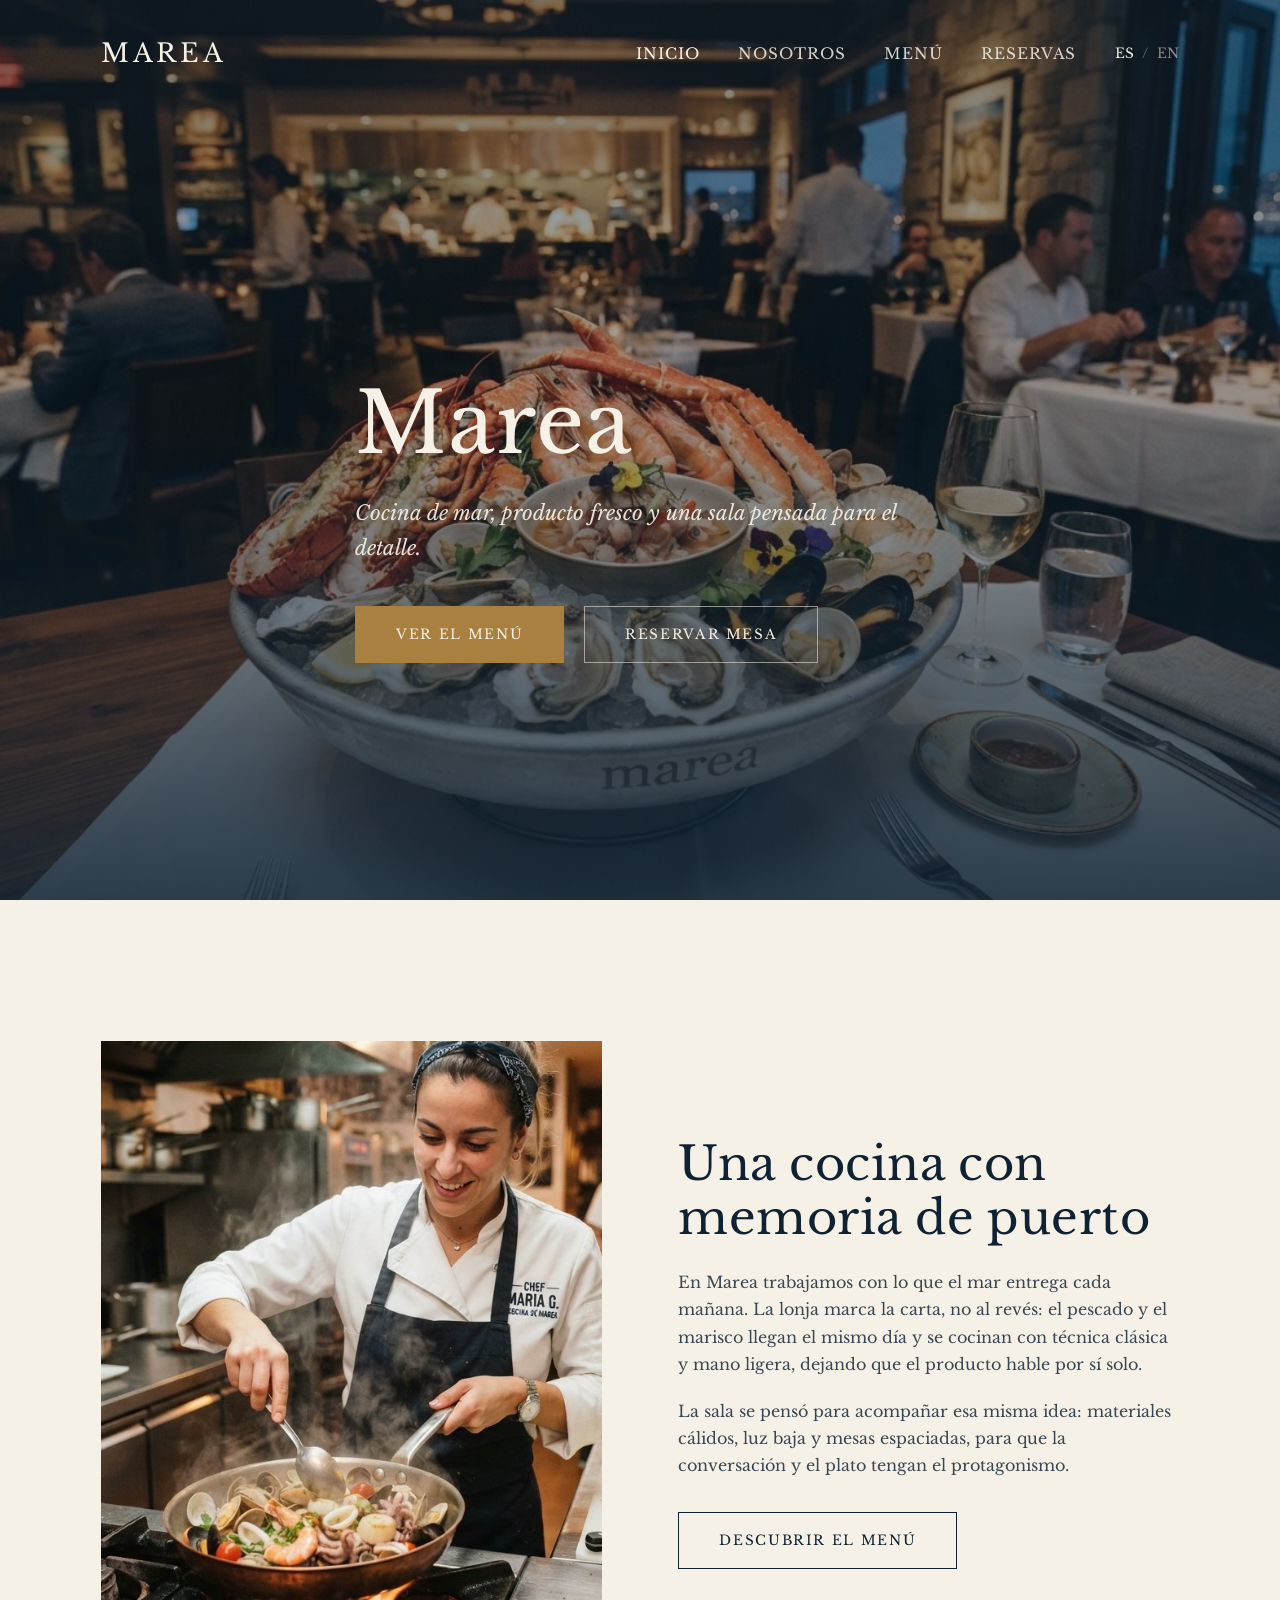
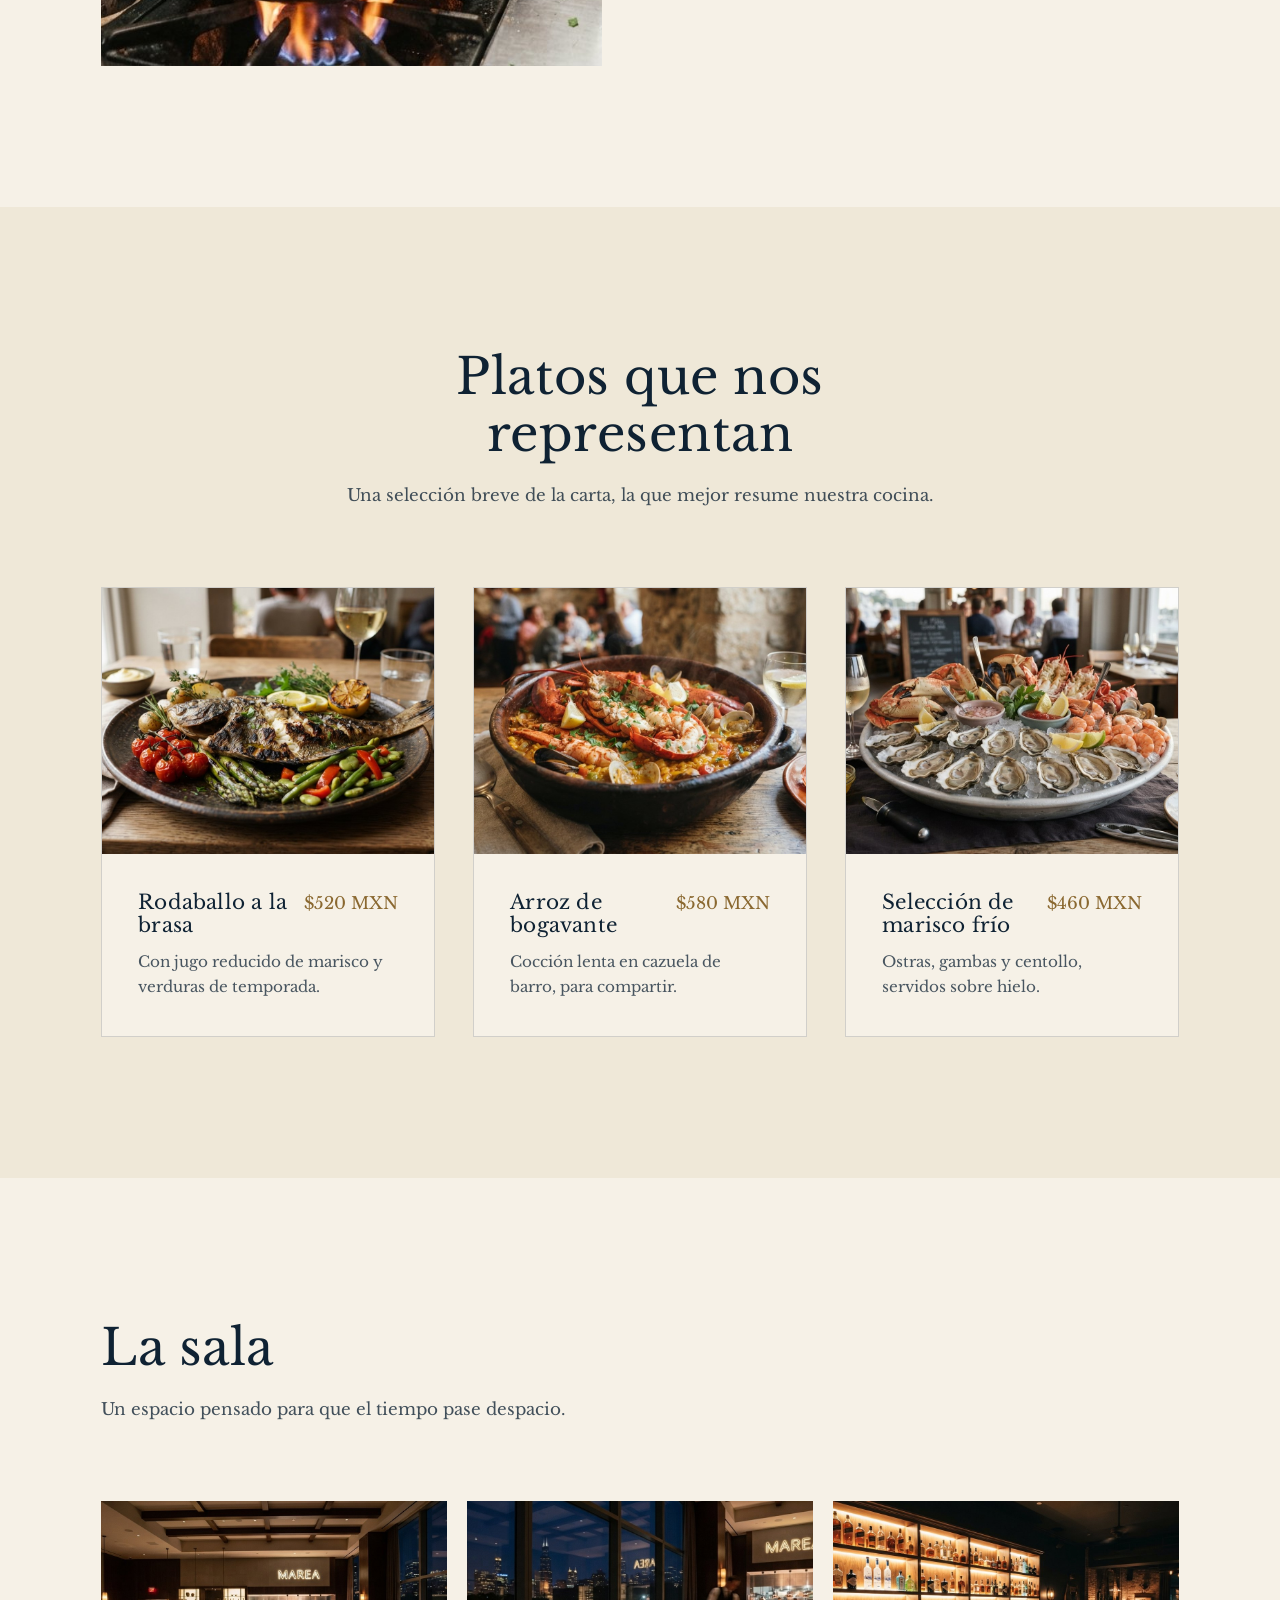
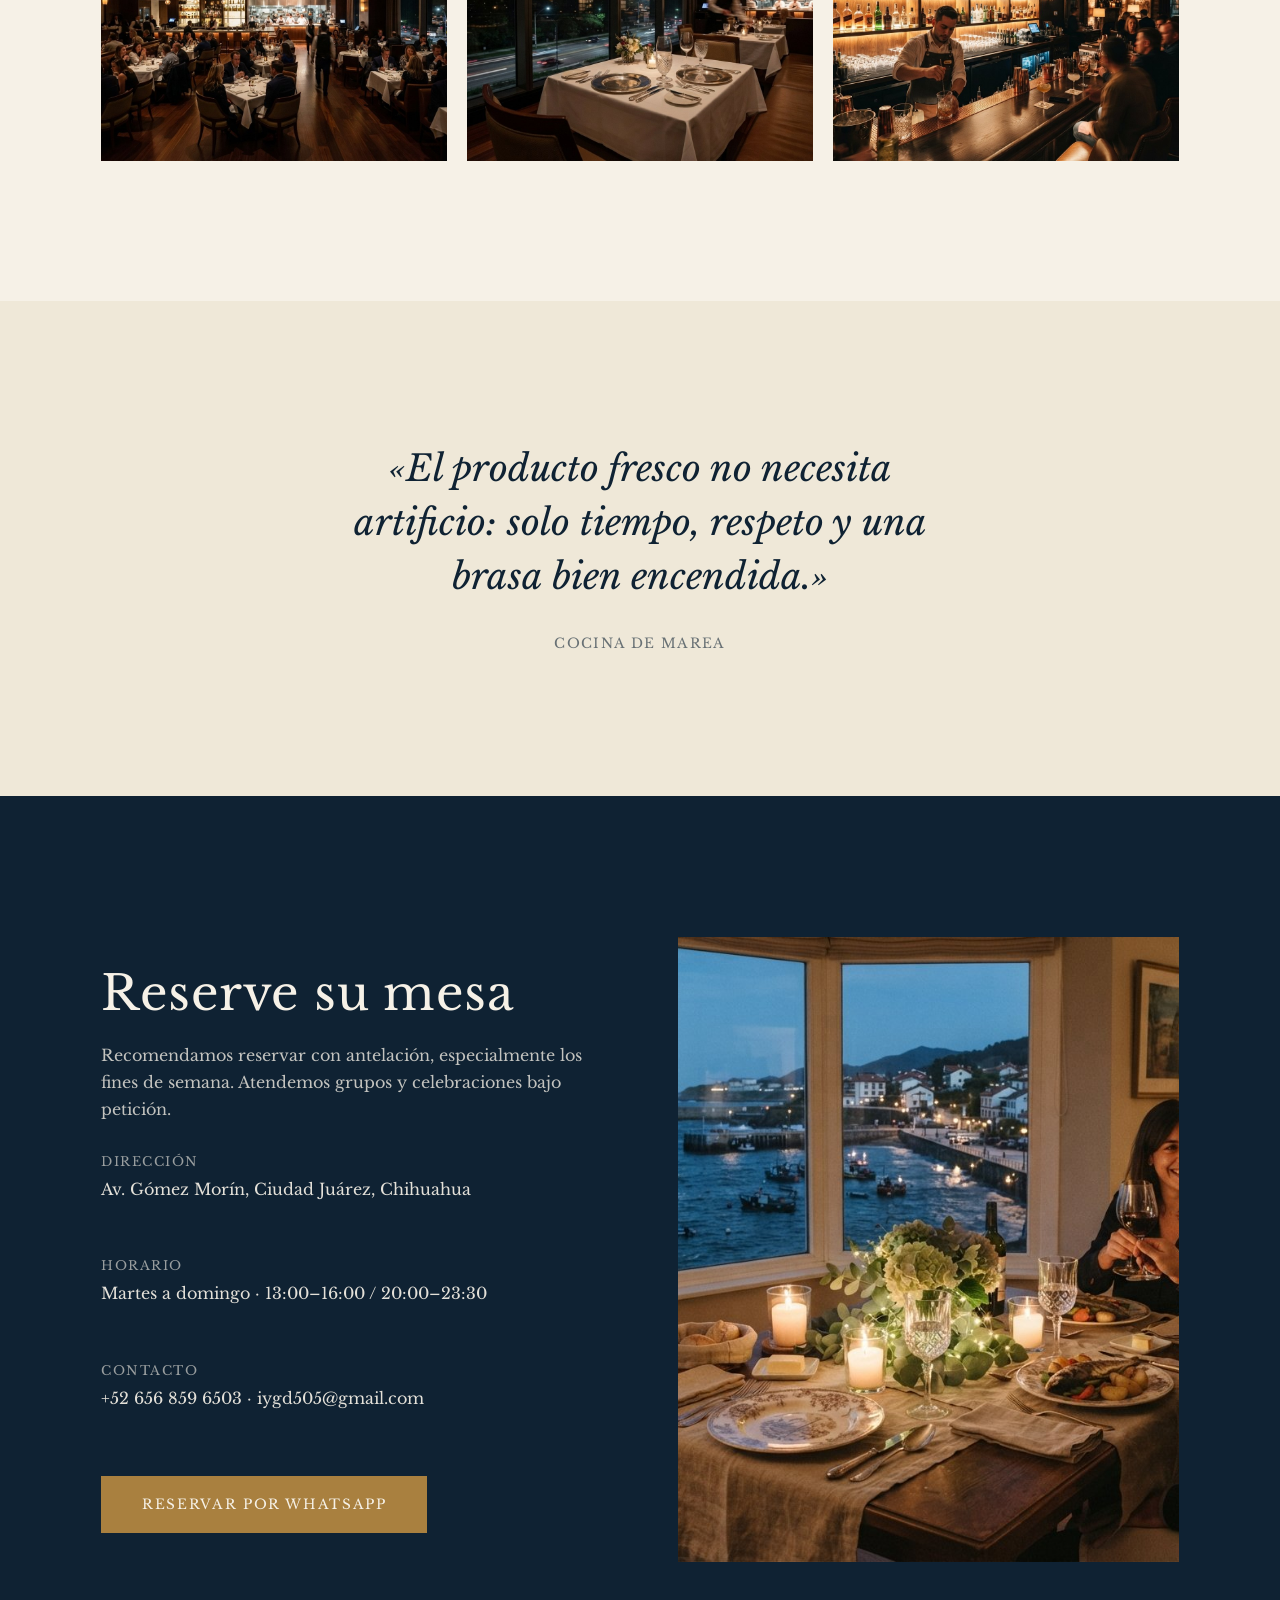
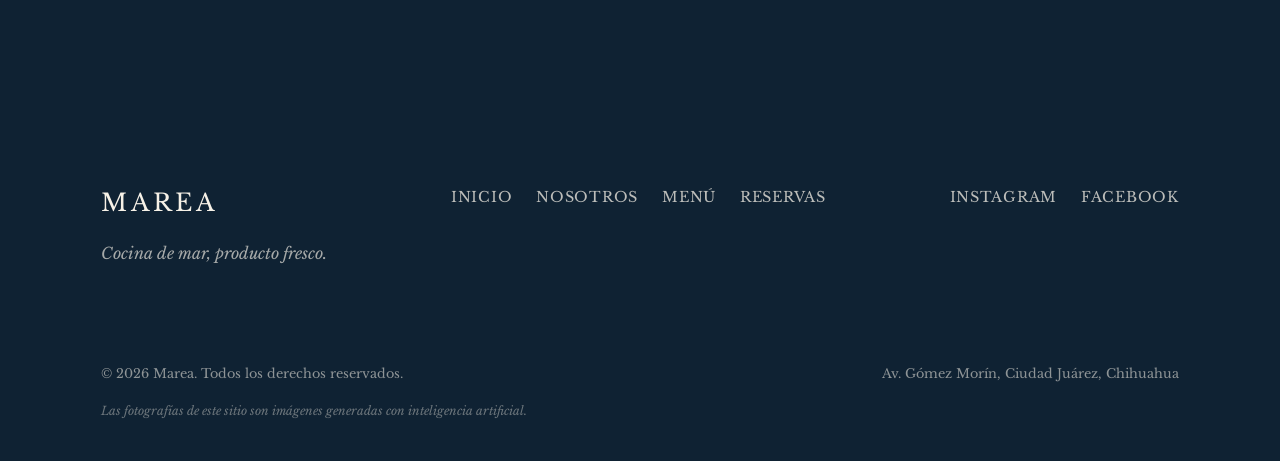
==== commit e7f0bd9c: "Completar fotografías del sitio, aviso de IA y ubicación - Insertadas las fotografías restantes (mer" ====
--- a/index.html
+++ b/index.html
@@ -150,15 +150,12 @@
 
         <div class="gallery">
           <div class="gallery__item gallery__item--tall">
-            <!-- INSERTAR AQUÍ: fotografía vertical de la sala o barra principal. Relación 3:4. -->
             <img src="assets/images/sala-01.jpg" alt="Vista general de la sala principal de Marea">
           </div>
           <div class="gallery__item gallery__item--wide">
-            <!-- INSERTAR AQUÍ: fotografía horizontal de una mesa montada. Relación 4:3. -->
-            <img src="assets/images/sala-02.jpg" alt="Mesa montada junto a la ventana">
+            <img src="assets/images/sala-02.jpg" alt="Mesa montada junto a la ventana con vista a la ciudad">
           </div>
           <div class="gallery__item gallery__item--wide">
-            <!-- INSERTAR AQUÍ: fotografía horizontal de la barra o zona de coctelería. Relación 4:3. -->
             <img src="assets/images/sala-03.jpg" alt="Barra de la sala con botellero iluminado">
           </div>
         </div>
@@ -188,8 +185,7 @@
           <div class="reserve__details">
             <div>
               <h4 data-i18n="reserve_dir_label">Dirección</h4>
-              <!-- Sustituir por la dirección real del restaurante -->
-              <p>Calle del Puerto 12, Ciudad Juárez, Chihuahua</p>
+              <p>Av. Gómez Morín, Ciudad Juárez, Chihuahua</p>
             </div>
             <div>
               <h4 data-i18n="reserve_hours_label">Horario</h4>
@@ -205,7 +201,6 @@
         </div>
 
         <div class="reserve__media">
-          <!-- INSERTAR AQUÍ: fotografía vertical de una mesa preparada para la cena. Relación 4:5. -->
           <img src="assets/images/reservas.jpg" alt="Mesa preparada para la cena en Marea">
         </div>
       </div>
@@ -240,8 +235,9 @@
 
       <div class="site-footer__bottom">
         <span data-i18n="footer_copyright">© 2026 Marea. Todos los derechos reservados.</span>
-        <span>Calle del Puerto 12, Ciudad Juárez, Chihuahua</span>
-      </div>
+        <span>Av. Gómez Morín, Ciudad Juárez, Chihuahua</span>
+      </div>
+      <p class="site-footer__disclaimer" data-i18n="footer_ai_disclaimer">Las fotografías de este sitio son imágenes generadas con inteligencia artificial.</p>
     </div>
   </footer>
 
--- a/assets/css/style.css
+++ b/assets/css/style.css
@@ -634,6 +634,13 @@
   padding-top: clamp(2rem, 4vw, 2.5rem);
   font-size: 0.8rem;
   opacity: 0.55;
+}
+
+.site-footer__disclaimer {
+  margin-top: 1rem;
+  font-size: 0.75rem;
+  font-style: italic;
+  opacity: 0.4;
 }
 
 /* ---------- Responsive ---------- */
